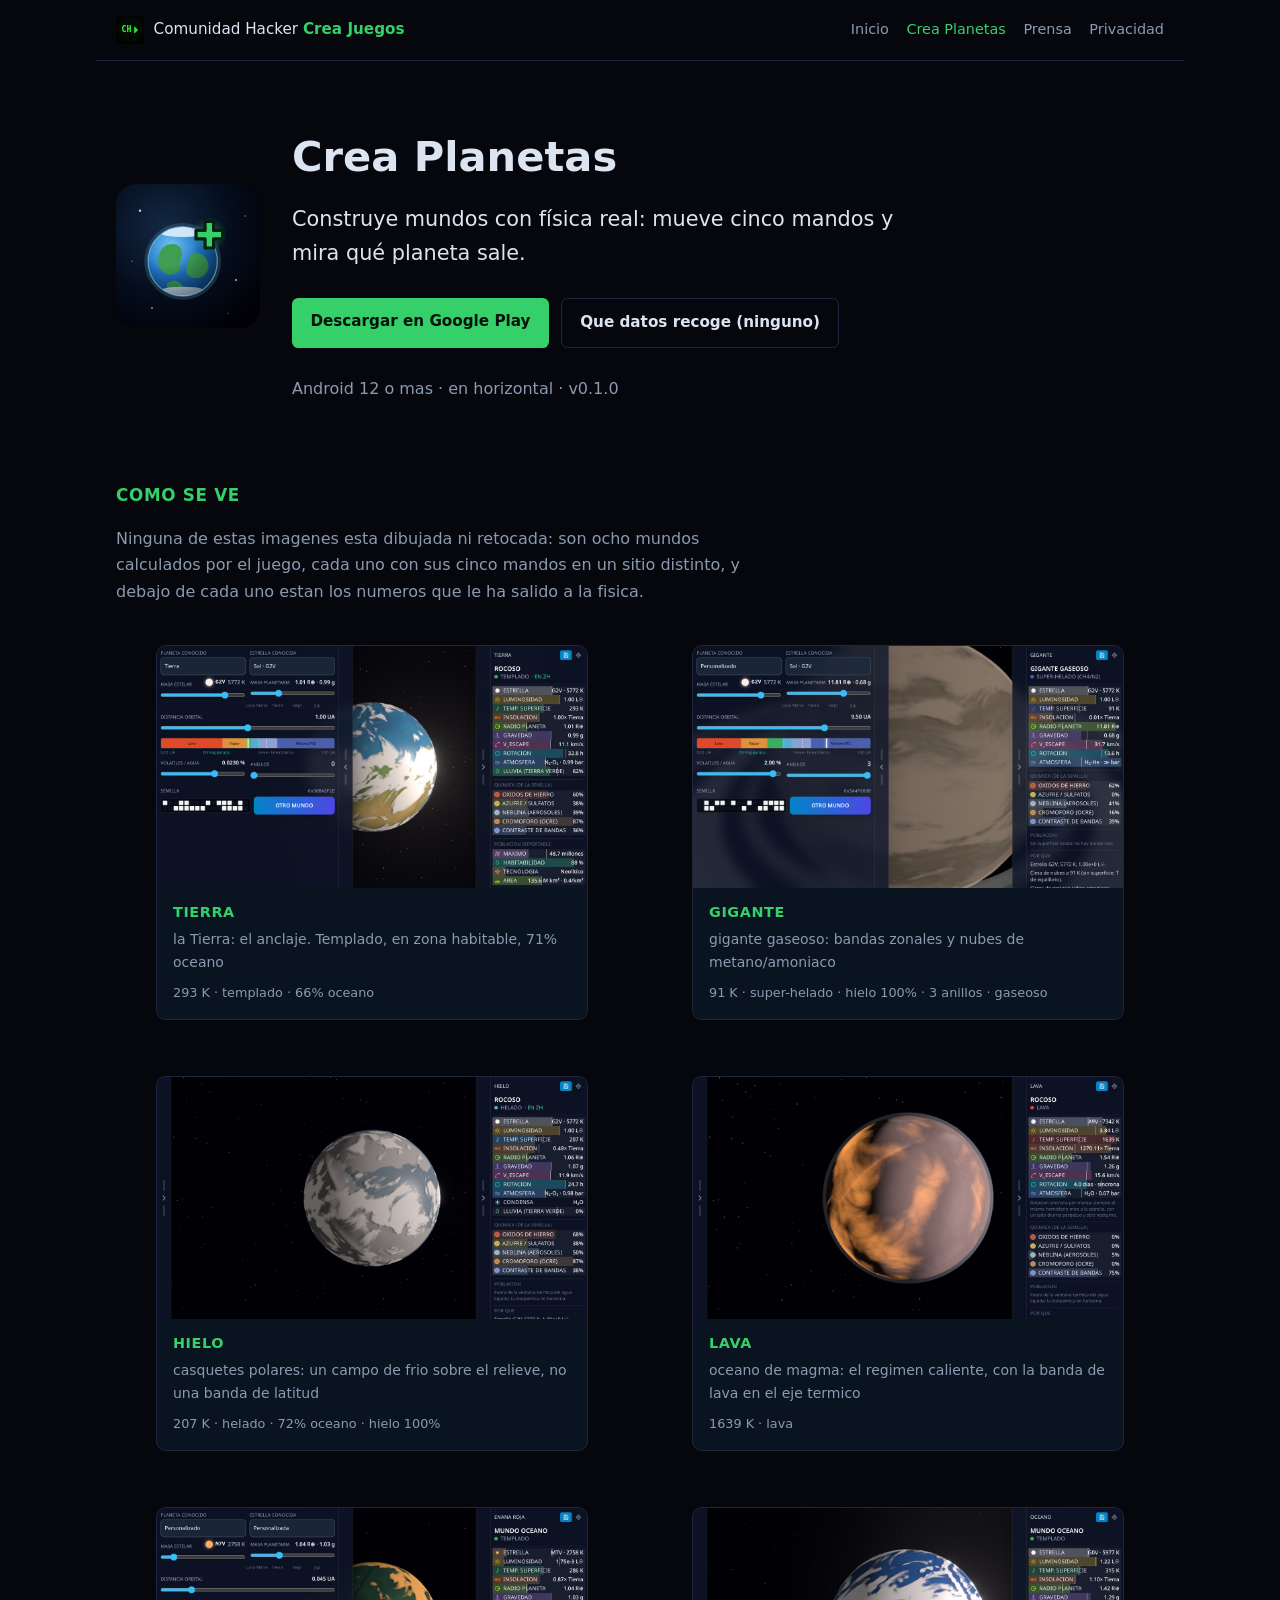
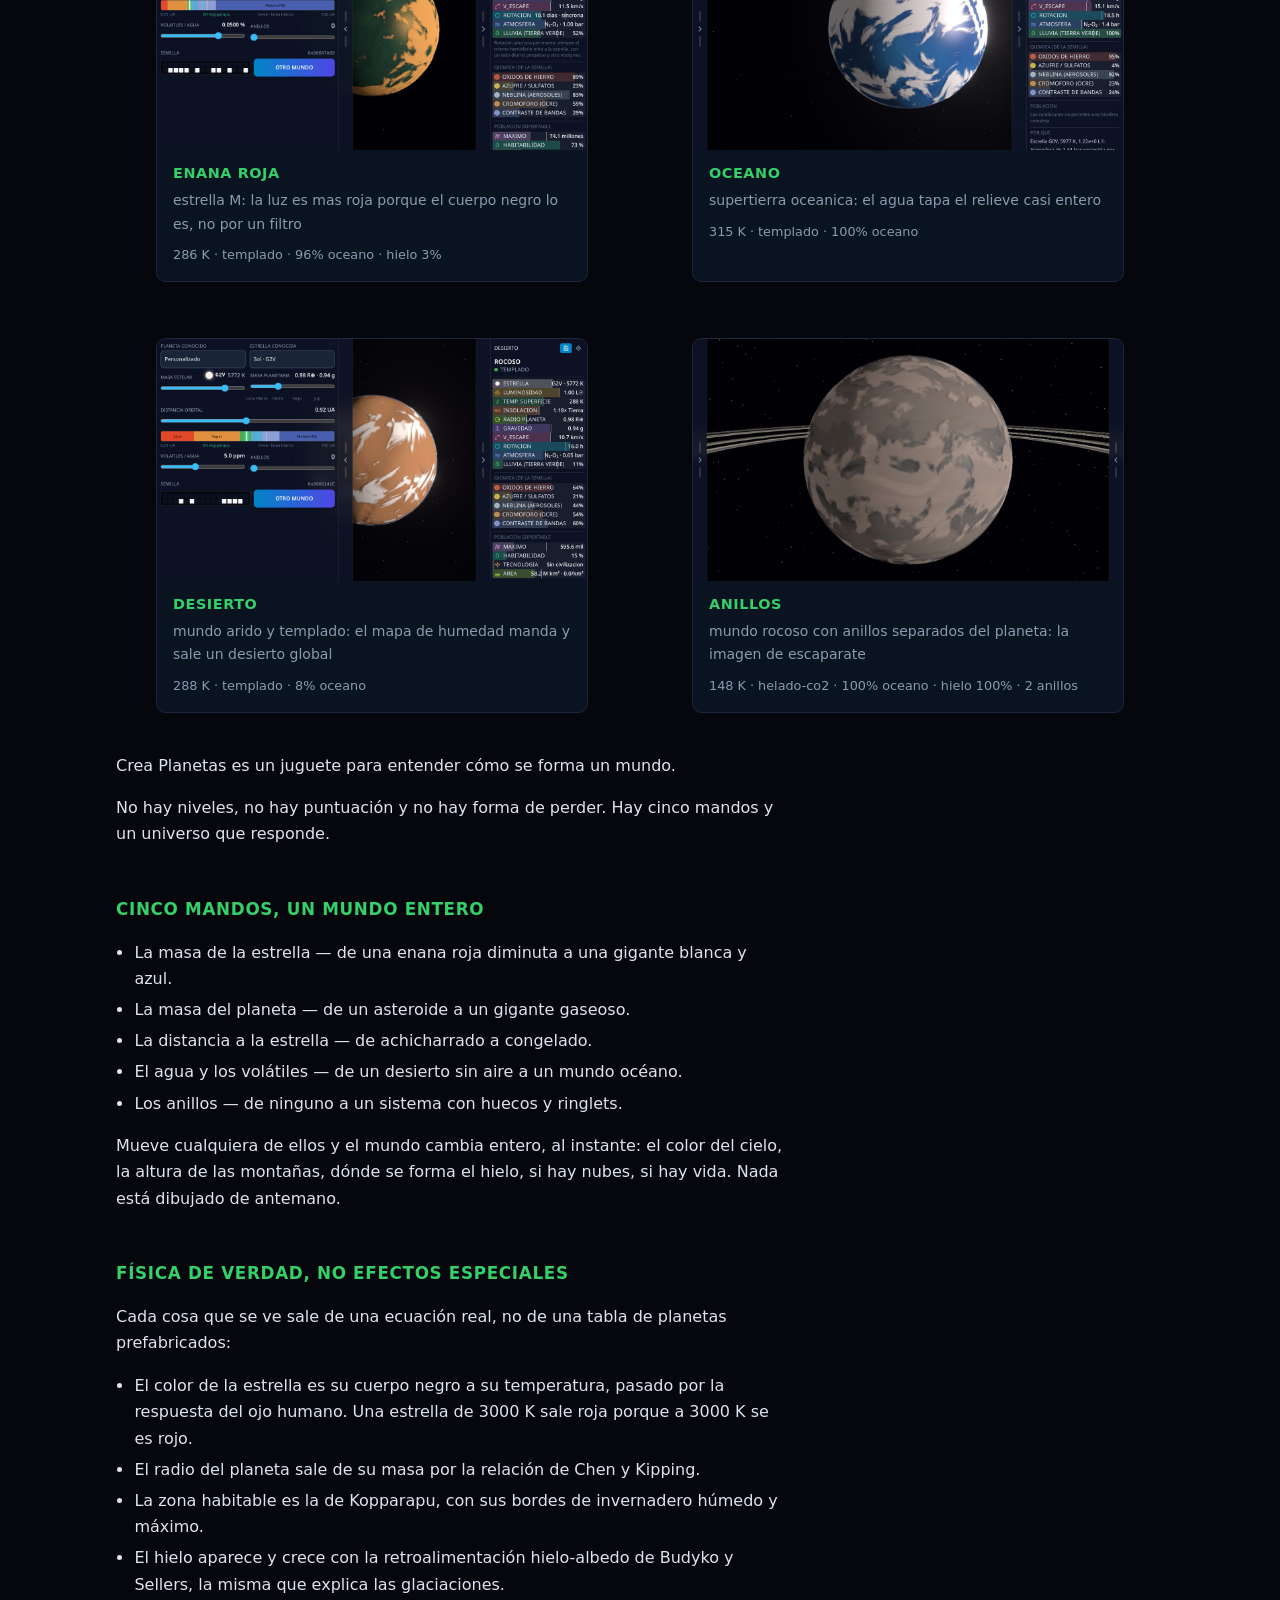
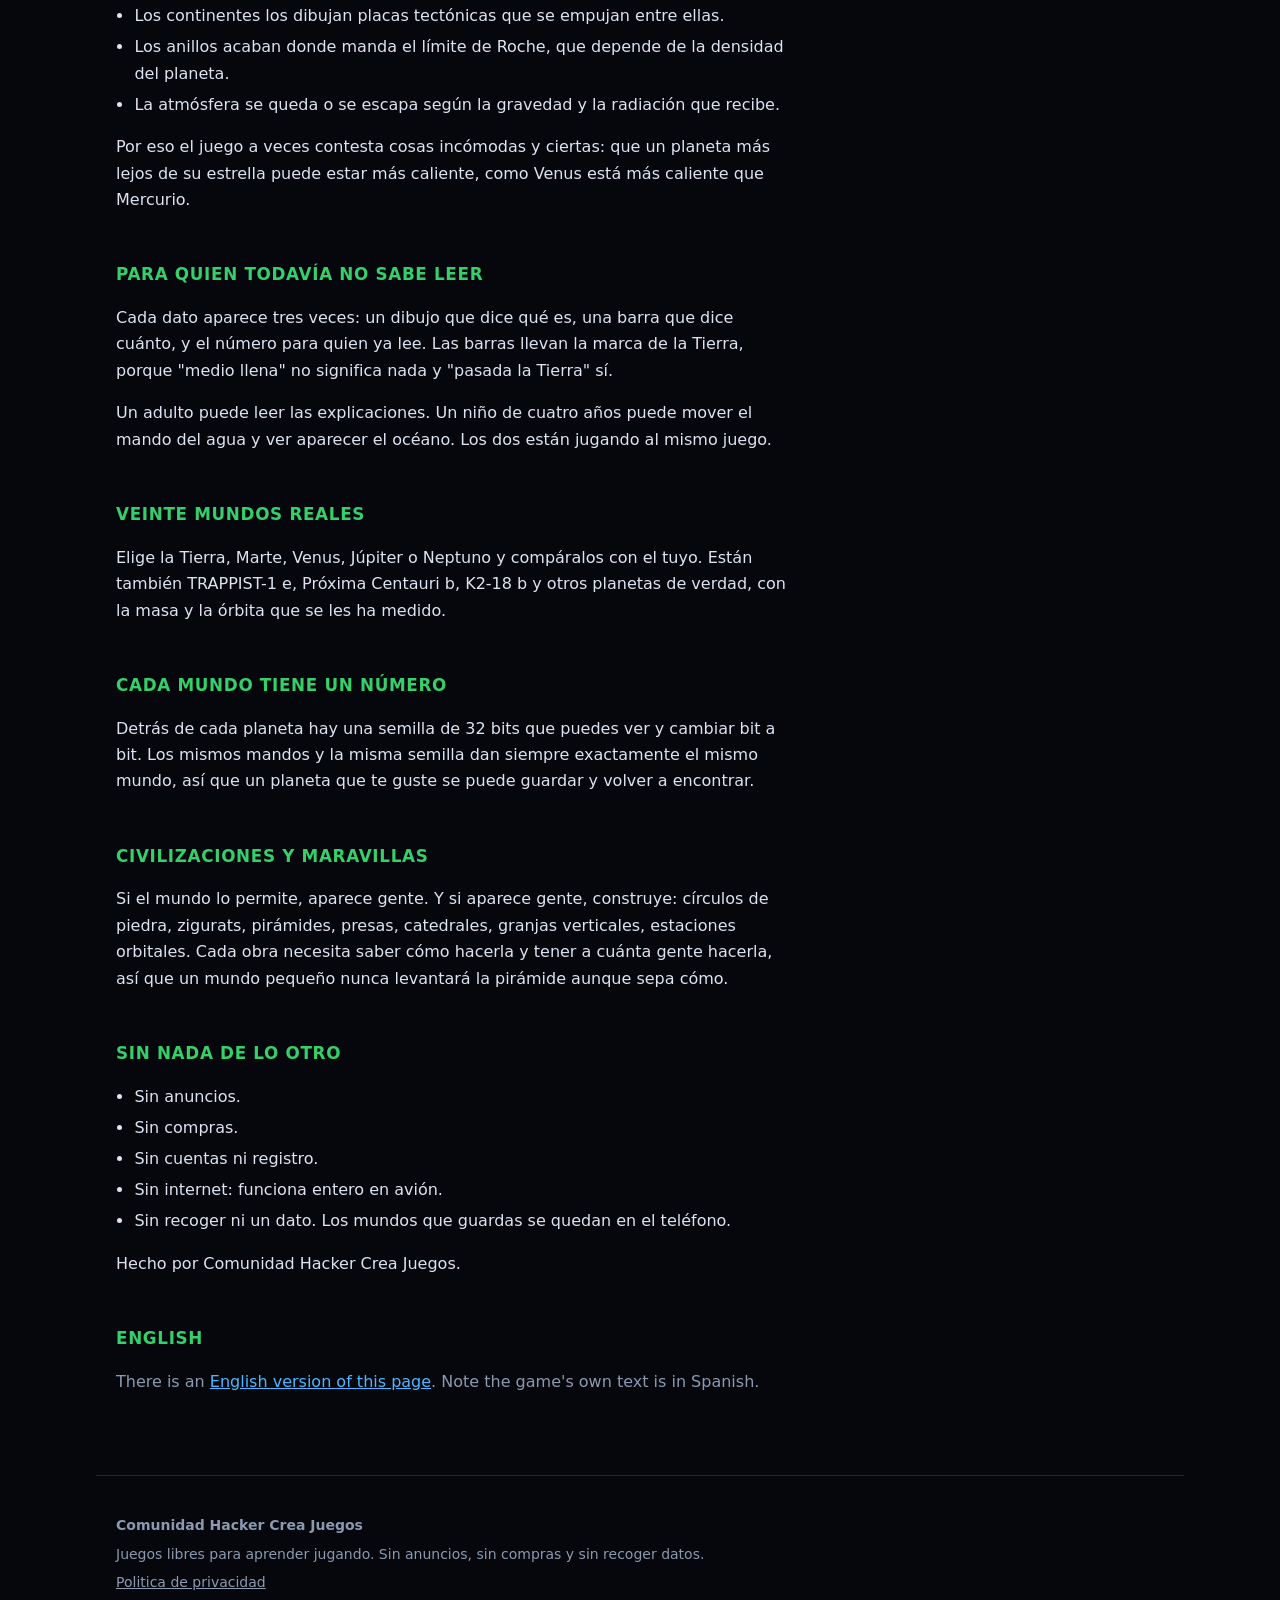
==== crea-planetas/index.html @ 1a1ad1ff "initial commit" ====
<!doctype html>
<html lang="es">
<head>
<meta charset="utf-8">
<meta name="viewport" content="width=device-width, initial-scale=1">
<title>Crea Planetas — Comunidad Hacker Crea Juegos</title>
<meta name="description" content="Construye mundos con física real: mueve cinco mandos y mira qué planeta sale.">
<meta name="color-scheme" content="dark">

<link rel="icon" type="image/svg+xml" href="../assets/icon.svg">
<link rel="stylesheet" href="../assets/sitio.css">
<!--
  PAGINA GENERADA. No la edites a mano: "npm run sitio" la reescribe entera desde
  play/*.md en el repositorio del juego, y cualquier cambio hecho aqui se pierde en la
  siguiente generacion. Para cambiar un texto, cambialo en play/.
-->
</head>
<body>

<a class="salta" href="#principal">Ir al contenido</a>

<header class="barra">
  <a class="marca" href="../index.html">
    <img src="../assets/dev-logo.svg" alt="" width="28" height="28">
    <span>Comunidad Hacker <b>Crea Juegos</b></span>
  </a>
  <nav aria-label="Secciones">
    <a href="../index.html">Inicio</a>
    <a href="../crea-planetas/index.html" aria-current="page">Crea Planetas</a>
    <a href="../prensa.html">Prensa</a>
    <a href="../privacidad.html">Privacidad</a>
  </nav>
</header>

<main id="principal">

<div class="heroe">
  <img src="../assets/icon.svg" alt="Icono de Crea Planetas">
  <div>
    <h1>Crea Planetas</h1>
    <p class="reclamo">Construye mundos con física real: mueve cinco mandos y mira qué planeta sale.</p>
    <div class="botones">
      <a class="boton" href="https://play.google.com/store/apps/details?id=com.creaplanetas.app">Descargar en Google Play</a>
      <a class="boton secundario" href="../privacidad.html">Que datos recoge (ninguno)</a>
    </div>
    <p class="apagado">Android 12 o mas · en horizontal · v0.1.0</p>
  </div>
</div>

<h2>Como se ve</h2>
<p class="medida apagado">
  Ninguna de estas imagenes esta dibujada ni retocada: son ocho mundos calculados por el
  juego, cada uno con sus cinco mandos en un sitio distinto, y debajo de cada uno estan los
  numeros que le ha salido a la fisica.
</p>
<div class="galeria">
  <figure class="captura">
    <a href="../capturas/01-tierra.png"
       aria-label="Abrir la captura de TIERRA a tamano completo, PNG 1920x1080">
      <img src="../capturas/01-tierra.jpg" width="1280" height="720" loading="lazy" alt="">
    </a>
    <figcaption>
      <strong>TIERRA</strong>
      <span>la Tierra: el anclaje. Templado, en zona habitable, 71% oceano</span>
      <span class="datos">293 K · templado · 66% oceano</span>
    </figcaption>
  </figure>
  <figure class="captura">
    <a href="../capturas/02-gigante-gaseoso.png"
       aria-label="Abrir la captura de GIGANTE a tamano completo, PNG 1920x1080">
      <img src="../capturas/02-gigante-gaseoso.jpg" width="1280" height="720" loading="lazy" alt="">
    </a>
    <figcaption>
      <strong>GIGANTE</strong>
      <span>gigante gaseoso: bandas zonales y nubes de metano/amoniaco</span>
      <span class="datos">91 K · super-helado · hielo 100% · 3 anillos · gaseoso</span>
    </figcaption>
  </figure>
  <figure class="captura">
    <a href="../capturas/03-mundo-helado.png"
       aria-label="Abrir la captura de HIELO a tamano completo, PNG 1920x1080">
      <img src="../capturas/03-mundo-helado.jpg" width="1280" height="720" loading="lazy" alt="">
    </a>
    <figcaption>
      <strong>HIELO</strong>
      <span>casquetes polares: un campo de frio sobre el relieve, no una banda de latitud</span>
      <span class="datos">207 K · helado · 72% oceano · hielo 100%</span>
    </figcaption>
  </figure>
  <figure class="captura">
    <a href="../capturas/04-mundo-lava.png"
       aria-label="Abrir la captura de LAVA a tamano completo, PNG 1920x1080">
      <img src="../capturas/04-mundo-lava.jpg" width="1280" height="720" loading="lazy" alt="">
    </a>
    <figcaption>
      <strong>LAVA</strong>
      <span>oceano de magma: el regimen caliente, con la banda de lava en el eje termico</span>
      <span class="datos">1639 K · lava</span>
    </figcaption>
  </figure>
  <figure class="captura">
    <a href="../capturas/05-enana-roja.png"
       aria-label="Abrir la captura de ENANA ROJA a tamano completo, PNG 1920x1080">
      <img src="../capturas/05-enana-roja.jpg" width="1280" height="720" loading="lazy" alt="">
    </a>
    <figcaption>
      <strong>ENANA ROJA</strong>
      <span>estrella M: la luz es mas roja porque el cuerpo negro lo es, no por un filtro</span>
      <span class="datos">286 K · templado · 96% oceano · hielo 3%</span>
    </figcaption>
  </figure>
  <figure class="captura">
    <a href="../capturas/06-mundo-oceano.png"
       aria-label="Abrir la captura de OCEANO a tamano completo, PNG 1920x1080">
      <img src="../capturas/06-mundo-oceano.jpg" width="1280" height="720" loading="lazy" alt="">
    </a>
    <figcaption>
      <strong>OCEANO</strong>
      <span>supertierra oceanica: el agua tapa el relieve casi entero</span>
      <span class="datos">315 K · templado · 100% oceano</span>
    </figcaption>
  </figure>
  <figure class="captura">
    <a href="../capturas/07-desierto.png"
       aria-label="Abrir la captura de DESIERTO a tamano completo, PNG 1920x1080">
      <img src="../capturas/07-desierto.jpg" width="1280" height="720" loading="lazy" alt="">
    </a>
    <figcaption>
      <strong>DESIERTO</strong>
      <span>mundo arido y templado: el mapa de humedad manda y sale un desierto global</span>
      <span class="datos">288 K · templado · 8% oceano</span>
    </figcaption>
  </figure>
  <figure class="captura">
    <a href="../capturas/08-anillos.png"
       aria-label="Abrir la captura de ANILLOS a tamano completo, PNG 1920x1080">
      <img src="../capturas/08-anillos.jpg" width="1280" height="720" loading="lazy" alt="">
    </a>
    <figcaption>
      <strong>ANILLOS</strong>
      <span>mundo rocoso con anillos separados del planeta: la imagen de escaparate</span>
      <span class="datos">148 K · helado-co2 · 100% oceano · hielo 100% · 2 anillos</span>
    </figcaption>
  </figure>
</div>

<section class="medida">
<p>Crea Planetas es un juguete para entender cómo se forma un mundo.</p>
<p>No hay niveles, no hay puntuación y no hay forma de perder. Hay cinco mandos y un universo que responde.</p>
<h2>CINCO MANDOS, UN MUNDO ENTERO</h2>
<ul>
  <li>La masa de la estrella — de una enana roja diminuta a una gigante blanca y azul.</li>
  <li>La masa del planeta — de un asteroide a un gigante gaseoso.</li>
  <li>La distancia a la estrella — de achicharrado a congelado.</li>
  <li>El agua y los volátiles — de un desierto sin aire a un mundo océano.</li>
  <li>Los anillos — de ninguno a un sistema con huecos y ringlets.</li>
</ul>
<p>Mueve cualquiera de ellos y el mundo cambia entero, al instante: el color del cielo, la altura de las montañas, dónde se forma el hielo, si hay nubes, si hay vida. Nada está dibujado de antemano.</p>
<h2>FÍSICA DE VERDAD, NO EFECTOS ESPECIALES</h2>
<p>Cada cosa que se ve sale de una ecuación real, no de una tabla de planetas prefabricados:</p>
<ul>
  <li>El color de la estrella es su cuerpo negro a su temperatura, pasado por la respuesta del ojo humano. Una estrella de 3000 K sale roja porque a 3000 K se es rojo.</li>
  <li>El radio del planeta sale de su masa por la relación de Chen y Kipping.</li>
  <li>La zona habitable es la de Kopparapu, con sus bordes de invernadero húmedo y máximo.</li>
  <li>El hielo aparece y crece con la retroalimentación hielo-albedo de Budyko y Sellers, la misma que explica las glaciaciones.</li>
  <li>Los continentes los dibujan placas tectónicas que se empujan entre ellas.</li>
  <li>Los anillos acaban donde manda el límite de Roche, que depende de la densidad del planeta.</li>
  <li>La atmósfera se queda o se escapa según la gravedad y la radiación que recibe.</li>
</ul>
<p>Por eso el juego a veces contesta cosas incómodas y ciertas: que un planeta más lejos de su estrella puede estar más caliente, como Venus está más caliente que Mercurio.</p>
<h2>PARA QUIEN TODAVÍA NO SABE LEER</h2>
<p>Cada dato aparece tres veces: un dibujo que dice qué es, una barra que dice cuánto, y el número para quien ya lee. Las barras llevan la marca de la Tierra, porque &quot;medio llena&quot; no significa nada y &quot;pasada la Tierra&quot; sí.</p>
<p>Un adulto puede leer las explicaciones. Un niño de cuatro años puede mover el mando del agua y ver aparecer el océano. Los dos están jugando al mismo juego.</p>
<h2>VEINTE MUNDOS REALES</h2>
<p>Elige la Tierra, Marte, Venus, Júpiter o Neptuno y compáralos con el tuyo. Están también TRAPPIST-1 e, Próxima Centauri b, K2-18 b y otros planetas de verdad, con la masa y la órbita que se les ha medido.</p>
<h2>CADA MUNDO TIENE UN NÚMERO</h2>
<p>Detrás de cada planeta hay una semilla de 32 bits que puedes ver y cambiar bit a bit. Los mismos mandos y la misma semilla dan siempre exactamente el mismo mundo, así que un planeta que te guste se puede guardar y volver a encontrar.</p>
<h2>CIVILIZACIONES Y MARAVILLAS</h2>
<p>Si el mundo lo permite, aparece gente. Y si aparece gente, construye: círculos de piedra, zigurats, pirámides, presas, catedrales, granjas verticales, estaciones orbitales. Cada obra necesita saber cómo hacerla y tener a cuánta gente hacerla, así que un mundo pequeño nunca levantará la pirámide aunque sepa cómo.</p>
<h2>SIN NADA DE LO OTRO</h2>
<ul>
  <li>Sin anuncios.</li>
  <li>Sin compras.</li>
  <li>Sin cuentas ni registro.</li>
  <li>Sin internet: funciona entero en avión.</li>
  <li>Sin recoger ni un dato. Los mundos que guardas se quedan en el teléfono.</li>
</ul>
<p>Hecho por Comunidad Hacker Crea Juegos.</p>
</section>

<h2>English</h2>
<p class="medida apagado">
  There is an <a href="en.html">English version of this page</a>. Note the game's own text is
  in Spanish.
</p>

</main>

<footer class="pie">
  <p><strong>Comunidad Hacker Crea Juegos</strong></p>
  <p>Juegos libres para aprender jugando. Sin anuncios, sin compras y sin recoger datos.</p>
  <p><a href="../privacidad.html">Politica de privacidad</a></p>

</footer>

</body>
</html>
---- assets/sitio.css ----
/*
  Hoja de estilo del sitio de Comunidad Hacker Crea Juegos.

  GENERADA: la escribe tools/site/estilo.mjs desde el repositorio del juego. No editar aqui.

  Sin framework y sin fuentes externas, a proposito. Una tipografia de Google Fonts es una
  peticion a un tercero desde una pagina cuya politica de privacidad dice que no se contacta
  con ningun servidor: seria falso en la propia pagina que lo promete. `system-ui` es la
  fuente del aparato y no viaja por la red.

  La paleta es la de play/privacidad.html, que ya existia y ahora la comparten las dos.
*/

:root {
  --fondo: #05070d;
  --texto: #dbe4f0;
  --apagado: #8b9ab0;
  --verde: #35d06a;
  --enlace: #4db8ff;
  --panel: #0a1420;
  --borde: #1d2740;
  color-scheme: dark;
}

* { box-sizing: border-box; }

body {
  margin: 0;
  background: var(--fondo);
  color: var(--texto);
  font: 16px/1.65 system-ui, -apple-system, "Segoe UI", Roboto, sans-serif;
  -webkit-text-size-adjust: 100%;
}

img { max-width: 100%; height: auto; display: block; }
a { color: var(--enlace); }
code {
  background: #121a2a; padding: .1rem .35rem; border-radius: .25rem;
  font-size: .875em; word-break: break-word;
}

/* El enlace de salto solo aparece al tabular: sin el, quien navega con teclado tiene que
   recorrer la barra entera en cada pagina. */
.salta {
  position: absolute; left: -9999px;
  background: var(--verde); color: #05070d; padding: .6rem 1rem; border-radius: .3rem;
  font-weight: 600; text-decoration: none; z-index: 10;
}
.salta:focus { left: 1rem; top: 1rem; }

.barra {
  display: flex; flex-wrap: wrap; gap: .5rem 1.5rem;
  align-items: center; justify-content: space-between;
  max-width: 68rem; margin: 0 auto; padding: 1rem 1.25rem;
  border-bottom: 1px solid var(--borde);
}
.marca {
  display: flex; align-items: center; gap: .6rem;
  color: var(--texto); text-decoration: none; font-size: .95rem;
}
.marca b { color: var(--verde); font-weight: 600; }
.barra nav { display: flex; flex-wrap: wrap; gap: 1.1rem; font-size: .9rem; }
.barra nav a { color: var(--apagado); text-decoration: none; }
.barra nav a:hover { color: var(--texto); }
.barra nav a[aria-current="page"] { color: var(--verde); }

main { max-width: 68rem; margin: 0 auto; padding: 0 1.25rem 4rem; }

h1 { font-size: clamp(1.75rem, 5vw, 2.6rem); line-height: 1.15; margin: 2.5rem 0 .5rem; }
h2 {
  font-size: 1.05rem; letter-spacing: .04em; text-transform: uppercase;
  color: var(--verde); margin: 3rem 0 .75rem;
}
h3 { font-size: 1.05rem; margin: 2rem 0 .4rem; }
.reclamo { font-size: clamp(1.05rem, 2.5vw, 1.3rem); color: var(--texto); max-width: 40rem; }
.apagado { color: var(--apagado); }
.medida { max-width: 42rem; }

ul { padding-left: 1.15rem; }
li { margin: .3rem 0; }

/* Portada: el heroe lleva el icono grande y el reclamo al lado, y cae a una columna en
   moviles porque a 360 px el icono y el texto lado a lado dejan 12 caracteres por linea. */
.heroe {
  display: grid; gap: 2rem; align-items: center;
  grid-template-columns: minmax(0, 1fr);
  padding: 2rem 0 1rem;
}
@media (min-width: 46rem) { .heroe { grid-template-columns: 9rem minmax(0, 1fr); } }
.heroe img { border-radius: 1.25rem; width: 100%; max-width: 9rem; }

.botones { display: flex; flex-wrap: wrap; gap: .75rem; margin: 1.75rem 0; }
.boton {
  display: inline-block; padding: .7rem 1.15rem; border-radius: .4rem;
  text-decoration: none; font-weight: 600; font-size: .95rem;
  background: var(--verde); color: #04120a;
}
.boton.secundario {
  background: transparent; color: var(--texto);
  border: 1px solid var(--borde);
}
.boton:hover { filter: brightness(1.1); }

/* Tarjetas: la rejilla se autoajusta en vez de fijar columnas por ancho de pantalla, asi
   que anadir un segundo juego al catalogo no obliga a tocar el CSS. */
.rejilla {
  display: grid; gap: 1.25rem; margin: 1.5rem 0;
  grid-template-columns: repeat(auto-fit, minmax(min(100%, 17rem), 1fr));
}
.tarjeta {
  background: var(--panel); border: 1px solid var(--borde); border-radius: .6rem;
  padding: 1.1rem 1.2rem;
}
.tarjeta h3 { margin-top: 0; }
.tarjeta p:last-child { margin-bottom: 0; }

.destacado {
  border-left: 3px solid var(--verde); background: var(--panel);
  padding: .85rem 1rem; margin: 1.5rem 0; border-radius: 0 .35rem .35rem 0;
}

/* Galeria de capturas. Las imagenes son 16:9 y se declara `aspect-ratio` para que el hueco
   este reservado antes de que carguen: sin eso la pagina salta cada vez que llega una, que
   con ocho imagenes de un mega es todo el rato. */
.galeria { display: grid; gap: 1.5rem; margin: 1.5rem 0; }
@media (min-width: 46rem) { .galeria { grid-template-columns: 1fr 1fr; } }
.captura {
  background: var(--panel); border: 1px solid var(--borde);
  border-radius: .6rem; overflow: hidden;
}
.captura img { aspect-ratio: 16 / 9; background: #000; }
.captura figcaption { padding: .8rem 1rem 1rem; }
.captura strong { display: block; letter-spacing: .04em; font-size: .9rem; color: var(--verde); }
.captura span { display: block; color: var(--apagado); font-size: .875rem; margin-top: .2rem; }
.captura .datos {
  margin-top: .5rem; font-size: .8rem; color: var(--apagado);
  font-variant-numeric: tabular-nums;
}

table { border-collapse: collapse; width: 100%; margin: 1.25rem 0; font-size: .925rem; }
th, td { text-align: left; padding: .55rem .6rem; border-bottom: 1px solid var(--borde); vertical-align: top; }
th { color: var(--apagado); font-weight: 600; }

.pie {
  max-width: 68rem; margin: 0 auto; padding: 2rem 1.25rem 3rem;
  border-top: 1px solid var(--borde); color: var(--apagado); font-size: .875rem;
}
.pie a { color: var(--apagado); }
.pie p { margin: .35rem 0; }
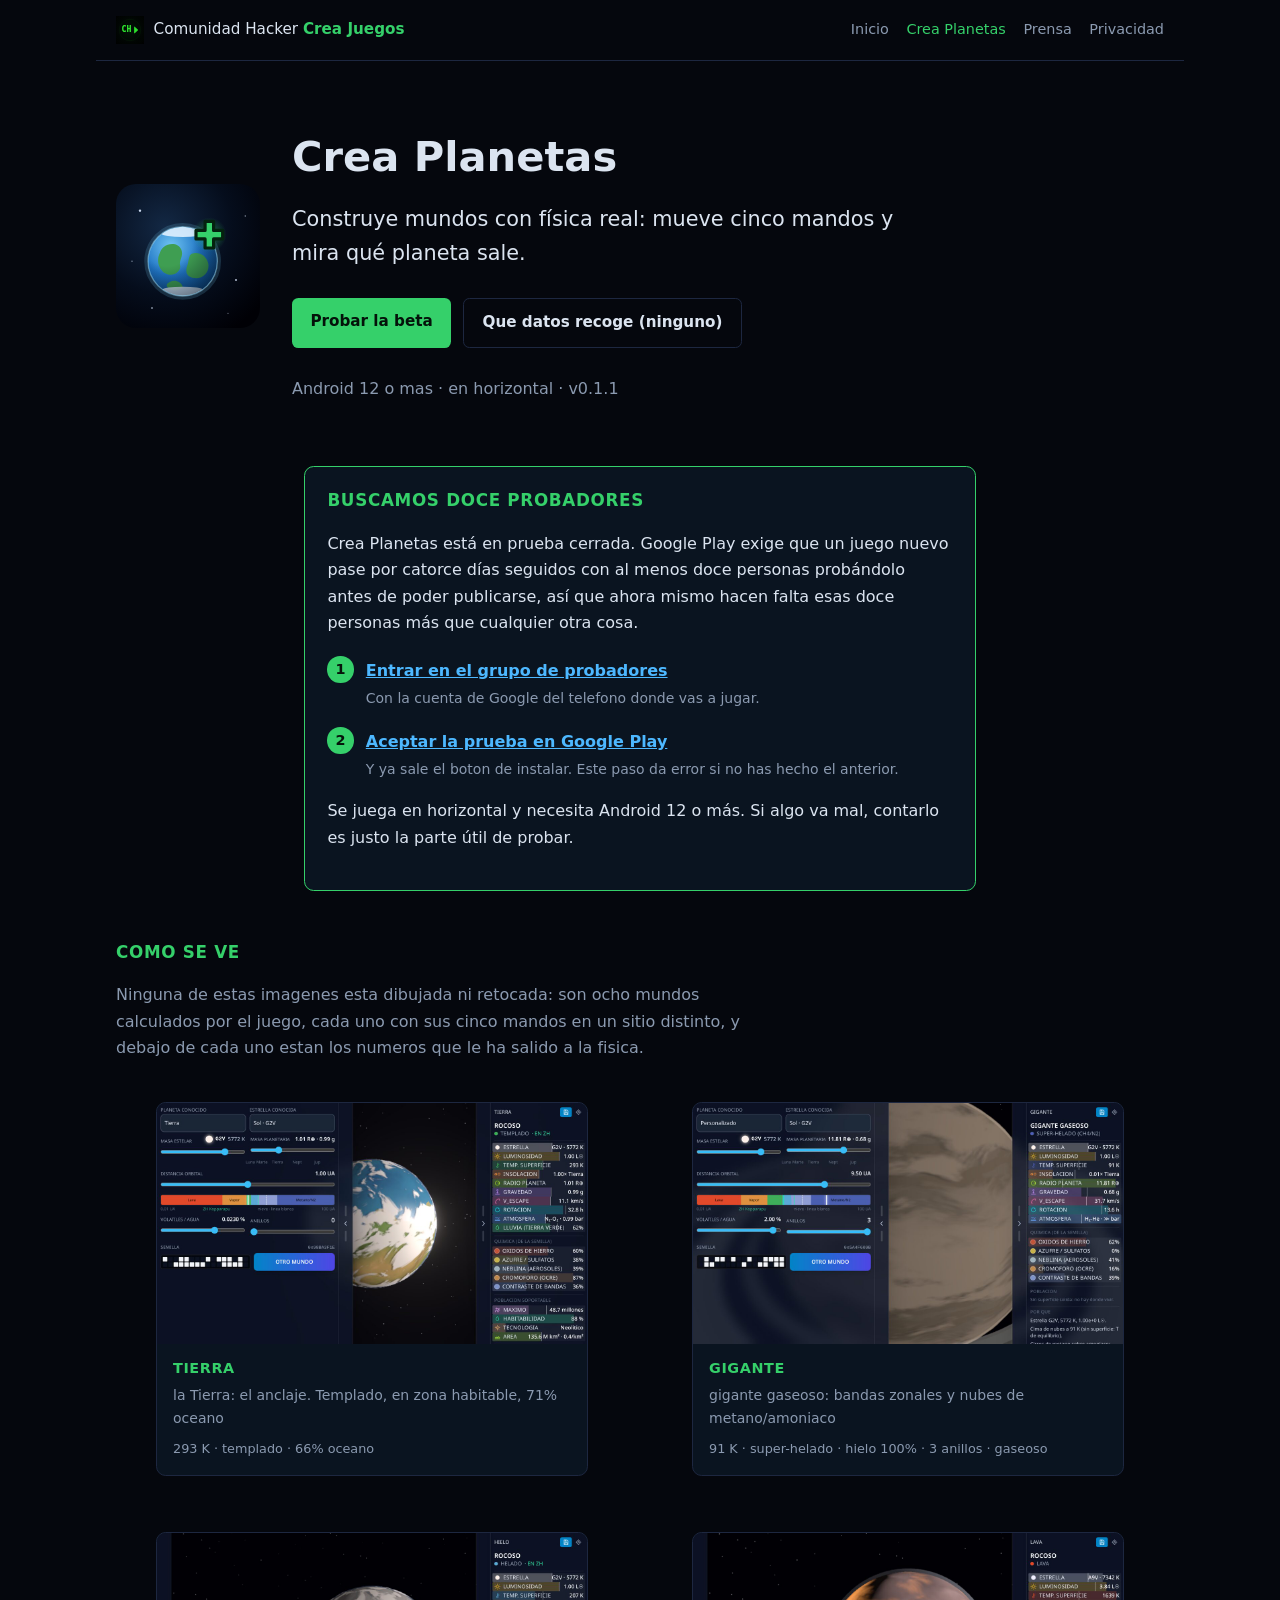
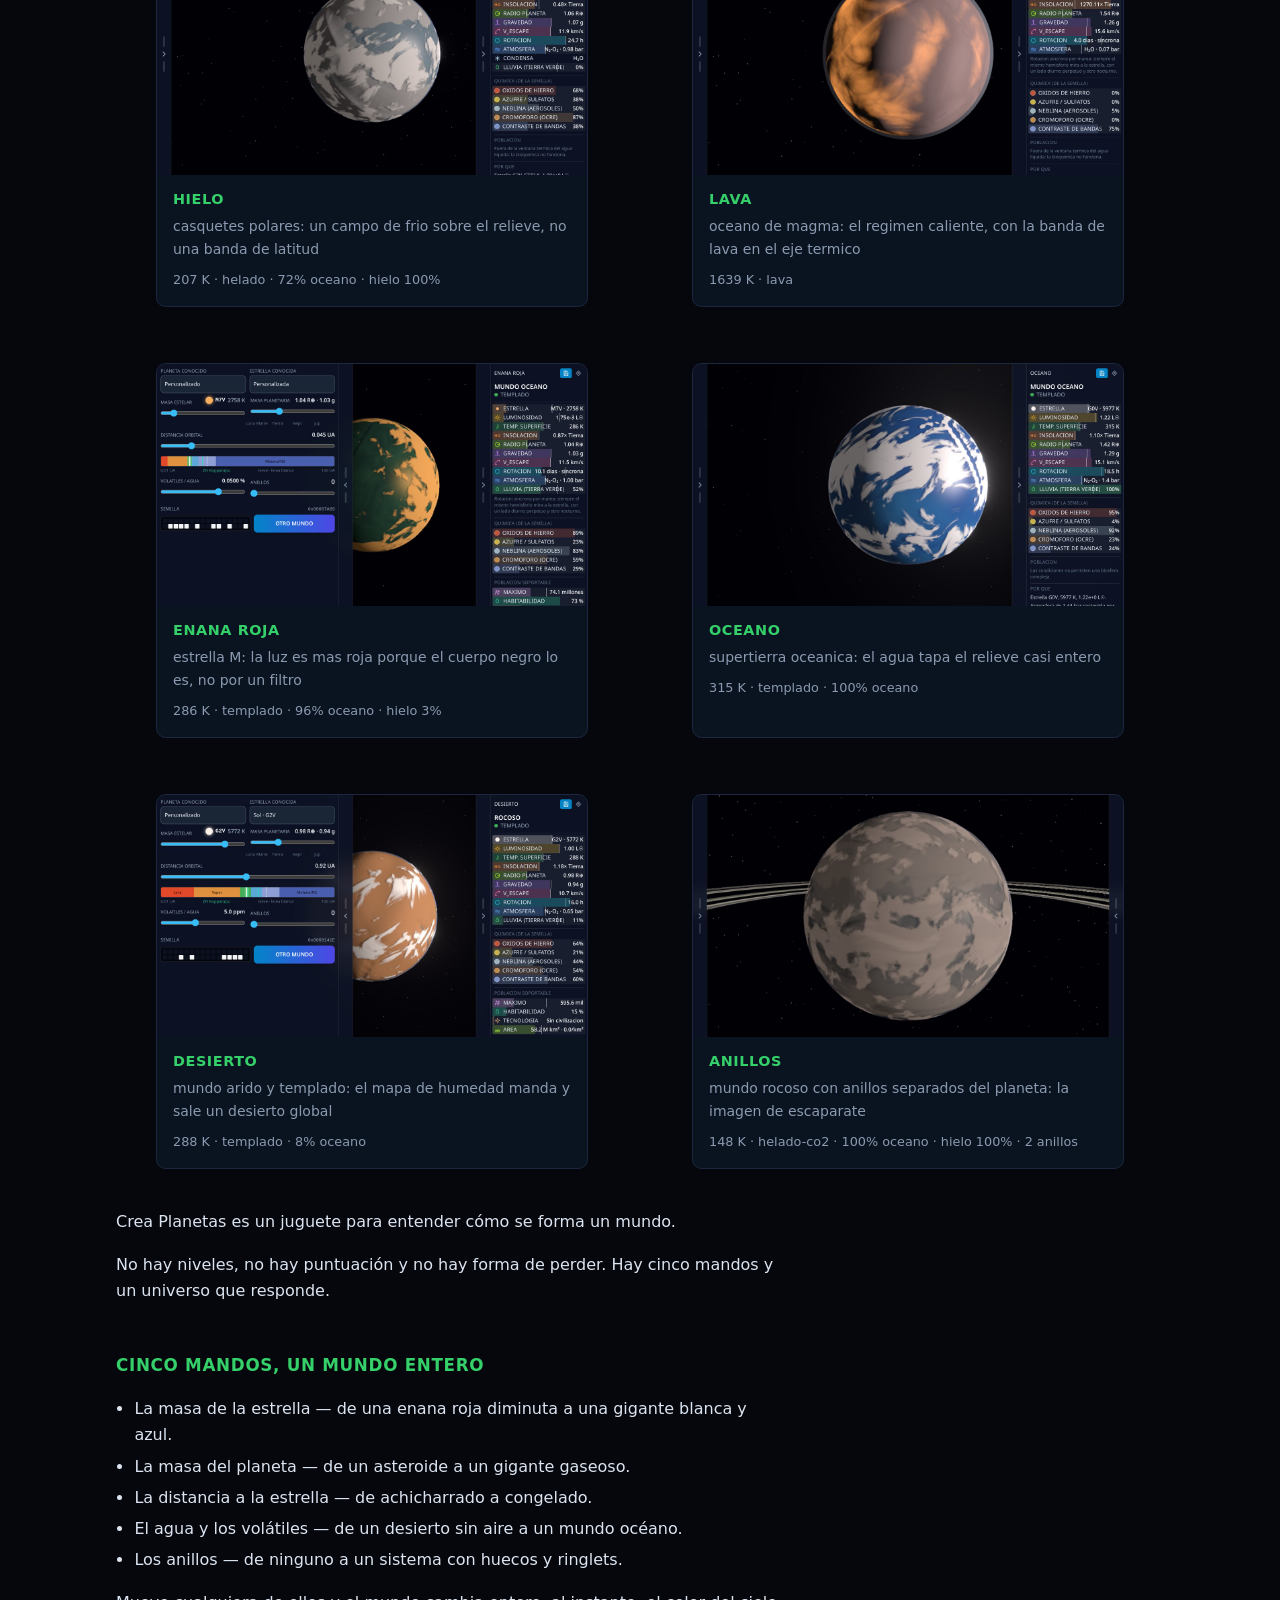
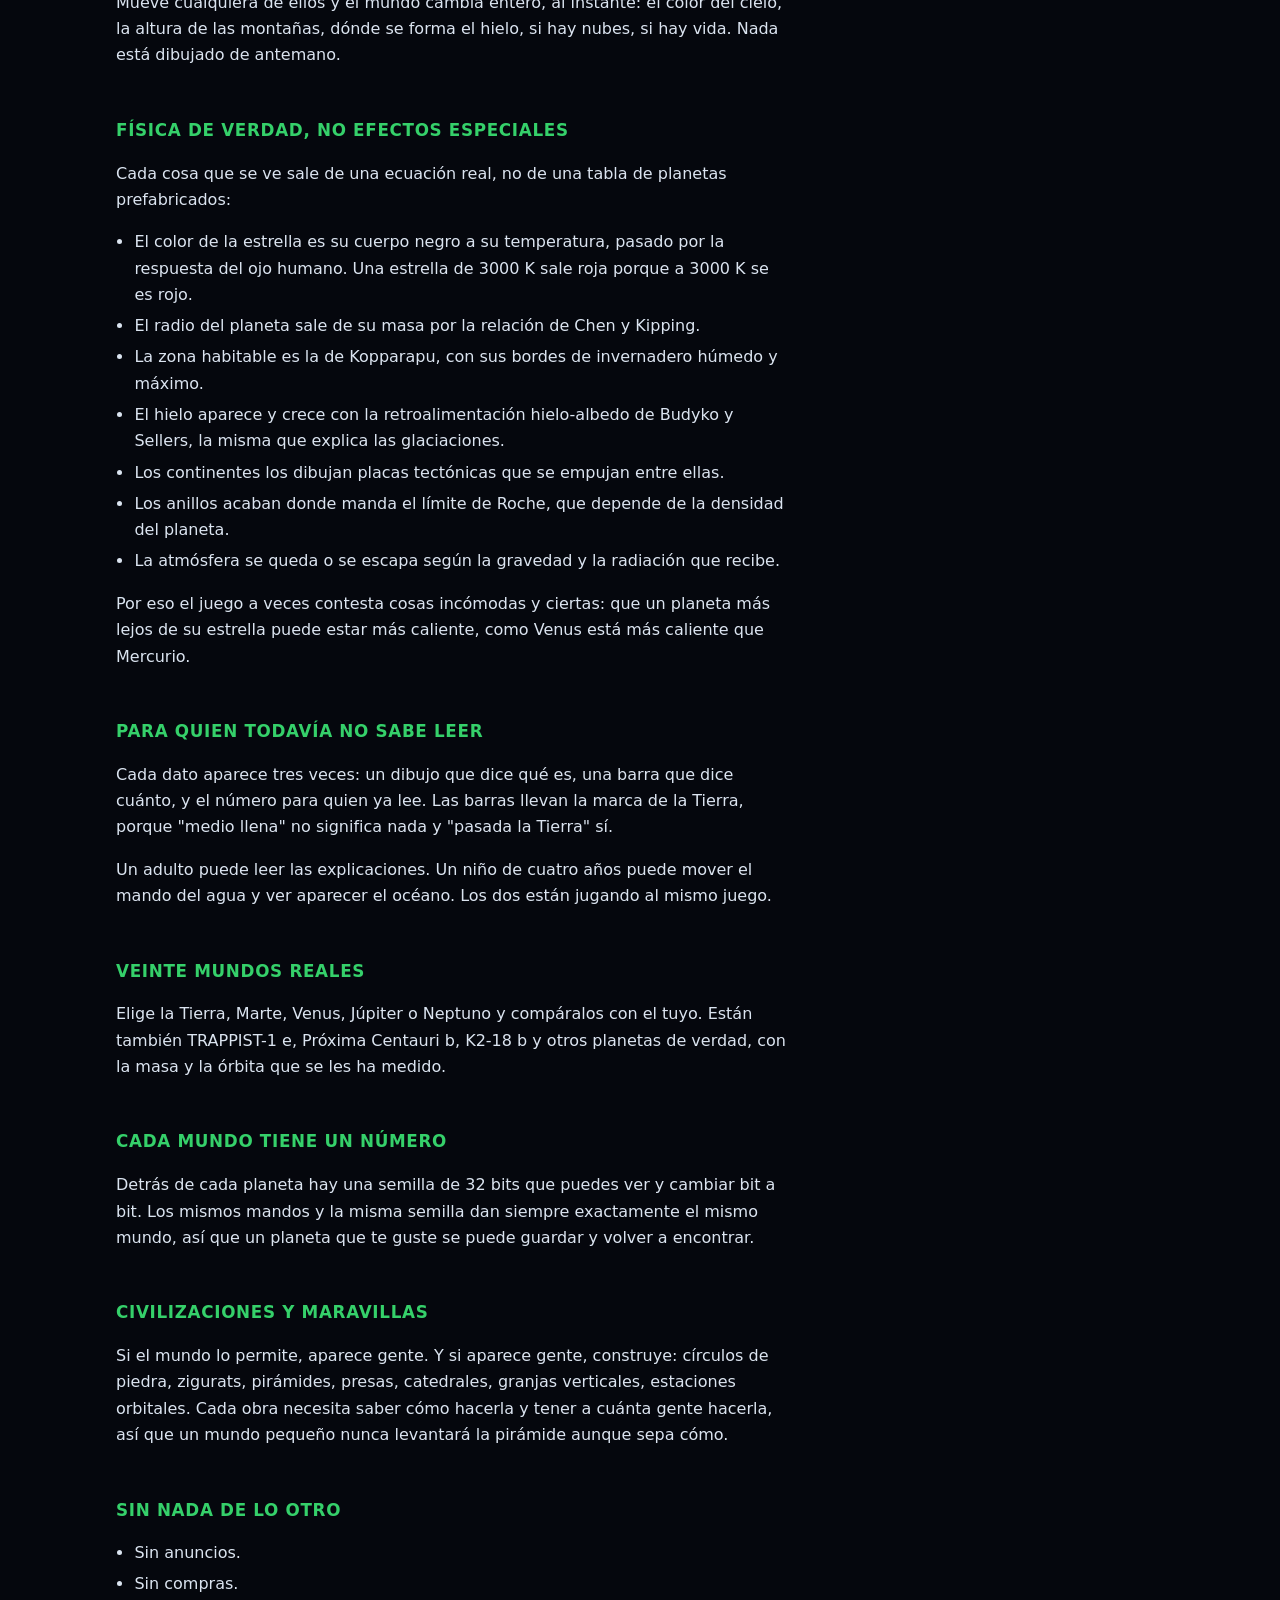
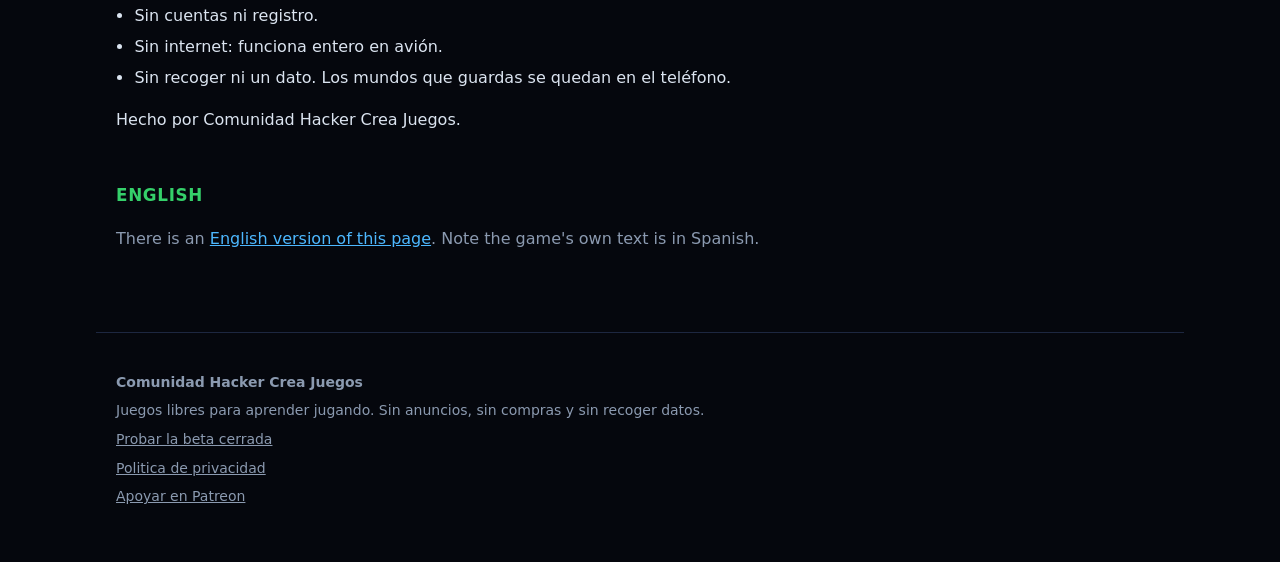
==== commit 26caa5cc: "Publicar el acceso a la beta cerrada en vez del boton de Play La ficha publica no existe todavia, as" ====
--- a/crea-planetas/index.html
+++ b/crea-planetas/index.html
@@ -6,9 +6,15 @@
 <title>Crea Planetas — Comunidad Hacker Crea Juegos</title>
 <meta name="description" content="Construye mundos con física real: mueve cinco mandos y mira qué planeta sale.">
 <meta name="color-scheme" content="dark">
-
+<link rel="canonical" href="https://comhackcreajuegos.com/crea-planetas/index.html">
 <link rel="icon" type="image/svg+xml" href="../assets/icon.svg">
 <link rel="stylesheet" href="../assets/sitio.css">
+<meta property="og:type" content="website">
+<meta property="og:title" content="Crea Planetas — Comunidad Hacker Crea Juegos">
+<meta property="og:description" content="Construye mundos con física real: mueve cinco mandos y mira qué planeta sale.">
+<meta property="og:image" content="https://comhackcreajuegos.com/capturas/01-tierra.png">
+<meta property="og:url" content="https://comhackcreajuegos.com/crea-planetas/index.html">
+<meta name="twitter:card" content="summary_large_image">
 <!--
   PAGINA GENERADA. No la edites a mano: "npm run sitio" la reescribe entera desde
   play/*.md en el repositorio del juego, y cualquier cambio hecho aqui se pierde en la
@@ -40,12 +46,28 @@
     <h1>Crea Planetas</h1>
     <p class="reclamo">Construye mundos con física real: mueve cinco mandos y mira qué planeta sale.</p>
     <div class="botones">
-      <a class="boton" href="https://play.google.com/store/apps/details?id=com.creaplanetas.app">Descargar en Google Play</a>
+      <a class="boton" href="#beta">Probar la beta</a>
       <a class="boton secundario" href="../privacidad.html">Que datos recoge (ninguno)</a>
     </div>
-    <p class="apagado">Android 12 o mas · en horizontal · v0.1.0</p>
+    <p class="apagado">Android 12 o mas · en horizontal · v0.1.1</p>
   </div>
 </div>
+
+<div id="beta"><section class="beta medida">
+  <h2>Buscamos doce probadores</h2>
+<p>Crea Planetas está en prueba cerrada. Google Play exige que un juego nuevo pase por catorce días seguidos con al menos doce personas probándolo antes de poder publicarse, así que ahora mismo hacen falta esas doce personas más que cualquier otra cosa.</p>
+  <ol class="pasos">
+    <li>
+      <a href="https://groups.google.com/g/chcj">Entrar en el grupo de probadores</a>
+      <span>Con la cuenta de Google del telefono donde vas a jugar.</span>
+    </li>
+    <li>
+      <a href="https://play.google.com/apps/testing/com.creaplanetas.app">Aceptar la prueba en Google Play</a>
+      <span>Y ya sale el boton de instalar. Este paso da error si no has hecho el anterior.</span>
+    </li>
+  </ol>
+<p>Se juega en horizontal y necesita Android 12 o más. Si algo va mal, contarlo es justo la parte útil de probar.</p>
+</section></div>
 
 <h2>Como se ve</h2>
 <p class="medida apagado">
@@ -199,7 +221,9 @@
 <footer class="pie">
   <p><strong>Comunidad Hacker Crea Juegos</strong></p>
   <p>Juegos libres para aprender jugando. Sin anuncios, sin compras y sin recoger datos.</p>
+  <p><a href="../crea-planetas/index.html#beta">Probar la beta cerrada</a></p>
   <p><a href="../privacidad.html">Politica de privacidad</a></p>
+  <p><a href="https://www.patreon.com/c/comunidadhacker">Apoyar en Patreon</a></p>
 
 </footer>
 
--- a/assets/sitio.css
+++ b/assets/sitio.css
@@ -141,6 +141,45 @@
 th, td { text-align: left; padding: .55rem .6rem; border-bottom: 1px solid var(--borde); vertical-align: top; }
 th { color: var(--apagado); font-weight: 600; }
 
+/* Llamada al apoyo. Se separa con un recuadro porque es lo unico de la pagina que pide algo:
+   mezclada con la prosa parece una frase mas y se lee sin verla, y disfrazada de anuncio
+   contradiria justo lo que el texto dice del juego. El borde verde es el mismo recurso que ya
+   usa `.destacado`, no un color nuevo. */
+.apoyo {
+  border: 1px solid var(--borde); background: var(--panel);
+  border-radius: .6rem; padding: 1.25rem 1.4rem 1.4rem; margin: 2rem auto;
+}
+.apoyo h2 { margin-top: 0; }
+.apoyo .botones { margin-top: 1.1rem; margin-bottom: 0; }
+
+/* Beta cerrada. Mismo recuadro que el apoyo pero con el borde verde encendido, porque no es
+   una peticion equivalente: sin doce probadores el juego no se puede publicar, asi que es lo
+   unico del sitio que bloquea de verdad. */
+.beta {
+  border: 1px solid var(--verde); background: var(--panel);
+  border-radius: .6rem; padding: 1.25rem 1.4rem 1.4rem; margin: 2rem auto;
+}
+.beta h2 { margin-top: 0; color: var(--verde); }
+
+/* Los dos pasos. Numerados y no con vinetas porque el ORDEN es obligatorio: el enlace de
+   aceptacion de Play da error si quien lo abre no esta antes en el grupo. La numeracion es
+   parte de la instruccion, no decoracion. */
+.pasos { list-style: none; padding: 0; margin: 1.25rem 0 0; counter-reset: paso; }
+.pasos li {
+  counter-increment: paso; position: relative;
+  padding: .1rem 0 .1rem 2.4rem; margin: 0 0 1rem;
+}
+.pasos li::before {
+  content: counter(paso);
+  position: absolute; left: 0; top: 0;
+  width: 1.65rem; height: 1.65rem; border-radius: 50%;
+  display: grid; place-items: center;
+  background: var(--verde); color: #06140b;
+  font-weight: 700; font-size: .9rem;
+}
+.pasos a { font-weight: 600; }
+.pasos span { display: block; color: var(--apagado); font-size: .875rem; margin-top: .15rem; }
+
 .pie {
   max-width: 68rem; margin: 0 auto; padding: 2rem 1.25rem 3rem;
   border-top: 1px solid var(--borde); color: var(--apagado); font-size: .875rem;
